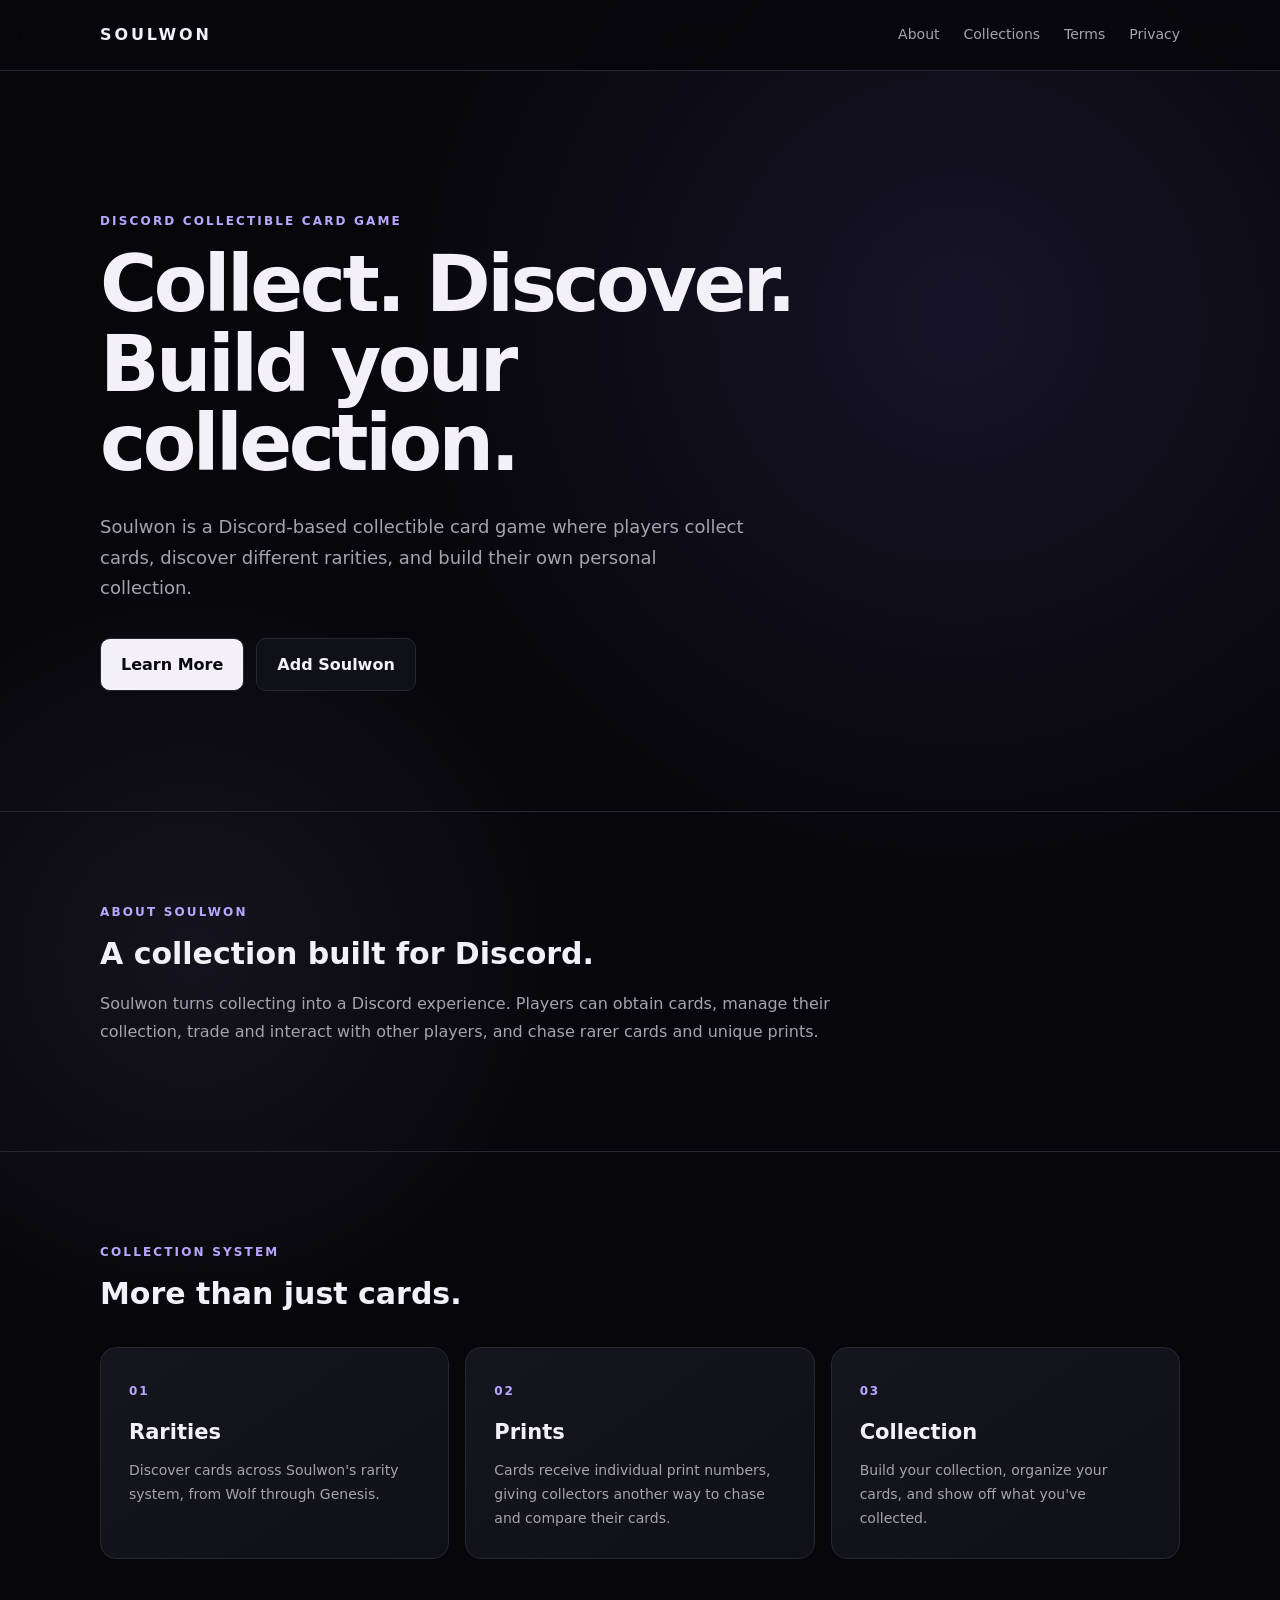
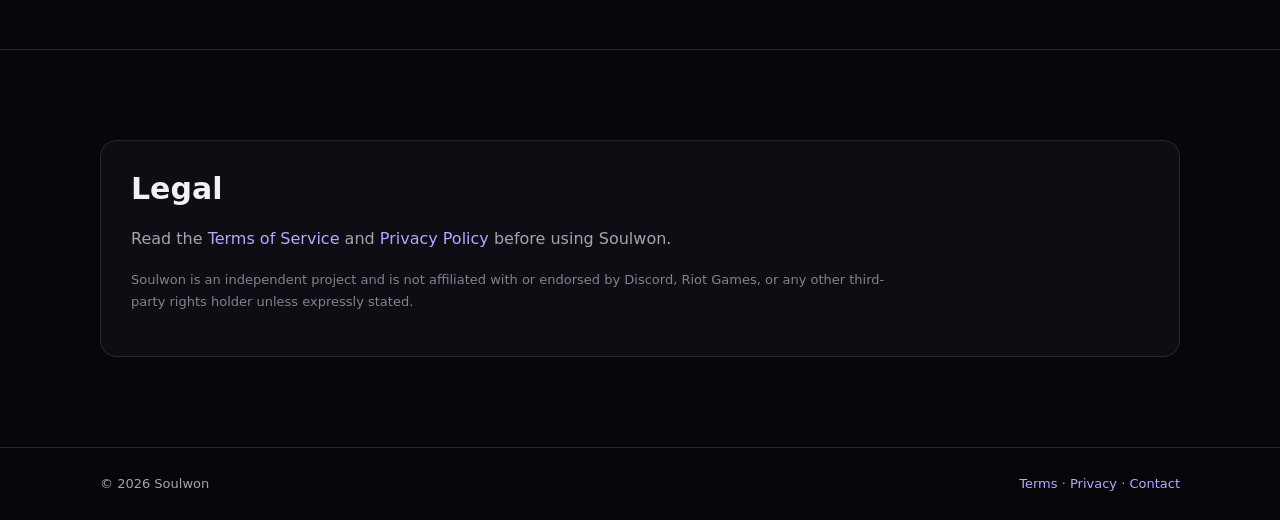
==== index.html @ 724d7e38 "Soulwon website" ====
<!doctype html>
<html lang="en">
<head>
<meta charset="utf-8"><meta name="viewport" content="width=device-width,initial-scale=1">
<meta name="description" content="Soulwon is a Discord-based collectible card game.">
<title>Soulwon — Discord Collectible Card Game</title>
<link rel="stylesheet" href="style.css">
</head>
<body>
<header class="nav"><div class="wrap navin">
<a class="logo" href="index.html">SOULWON</a>
<nav><a href="#about">About</a><a href="#collections">Collections</a><a href="terms.html">Terms</a><a href="privacy.html">Privacy</a></nav>
</div></header>
<main>
<section class="hero"><div class="wrap">
<p class="eyebrow">DISCORD COLLECTIBLE CARD GAME</p>
<h1>Collect. Discover. Build your collection.</h1>
<p class="lead">Soulwon is a Discord-based collectible card game where players collect cards, discover different rarities, and build their own personal collection.</p>
<div class="buttons"><a class="button primary" href="#about">Learn More</a><a class="button secondary" href="https://discord.com/oauth2/authorize?client_id=1534563043663675483">Add Soulwon</a></div>
</div></section>
<section id="about" class="section"><div class="wrap">
<p class="eyebrow">ABOUT SOULWON</p><h2>A collection built for Discord.</h2>
<p>Soulwon turns collecting into a Discord experience. Players can obtain cards, manage their collection, trade and interact with other players, and chase rarer cards and unique prints.</p>
</div></section>
<section id="collections" class="section"><div class="wrap">
<p class="eyebrow">COLLECTION SYSTEM</p><h2>More than just cards.</h2>
<div class="grid">
<article class="card"><span>01</span><h3>Rarities</h3><p>Discover cards across Soulwon's rarity system, from Wolf through Genesis.</p></article>
<article class="card"><span>02</span><h3>Prints</h3><p>Cards receive individual print numbers, giving collectors another way to chase and compare their cards.</p></article>
<article class="card"><span>03</span><h3>Collection</h3><p>Build your collection, organize your cards, and show off what you've collected.</p></article>
</div></div></section>
<section class="section"><div class="wrap legalbox"><h2>Legal</h2>
<p>Read the <a href="terms.html">Terms of Service</a> and <a href="privacy.html">Privacy Policy</a> before using Soulwon.</p>
<p class="small">Soulwon is an independent project and is not affiliated with or endorsed by Discord, Riot Games, or any other third-party rights holder unless expressly stated.</p>
</div></section>
</main>
<footer><div class="wrap footerin"><span>© 2026 Soulwon</span><span><a href="terms.html">Terms</a> · <a href="privacy.html">Privacy</a> · <a href="mailto:soulwonbot@gmail.com">Contact</a></span></div></footer>
</body></html>
---- style.css ----
*{box-sizing:border-box} :root{--bg:#07070b;--panel:#101017;--panel2:#15151e;--text:#f3f1f7;--muted:#a6a3af;--line:#272631;--accent:#b9a7ff} body{margin:0;background:radial-gradient(circle at 75% 15%,rgba(128,105,232,.13),transparent 28%),radial-gradient(circle at 15% 45%,rgba(185,167,255,.08),transparent 24%),var(--bg);color:var(--text);font-family:Inter,system-ui,-apple-system,"Segoe UI",sans-serif;line-height:1.7}a{color:var(--accent);text-decoration:none}.wrap{width:min(1080px,calc(100% - 40px));margin:auto}.nav{position:sticky;top:0;z-index:10;background:rgba(7,7,11,.82);backdrop-filter:blur(14px);border-bottom:1px solid var(--line)}.navin{min-height:70px;display:flex;align-items:center;justify-content:space-between}.logo{color:var(--text);font-weight:900;letter-spacing:.18em}.nav nav{display:flex;gap:24px}.nav nav a{color:var(--muted);font-size:14px}.hero{padding:140px 0 120px;min-height:620px;display:flex;align-items:center}.eyebrow{color:var(--accent);font-size:12px;font-weight:800;letter-spacing:.18em;margin:0 0 14px}h1{max-width:780px;margin:0;font-size:clamp(44px,7vw,78px);line-height:1.02;letter-spacing:-.045em}.lead{max-width:650px;margin:28px 0 0;color:var(--muted);font-size:18px}.buttons{display:flex;gap:12px;margin-top:34px;flex-wrap:wrap}.button{display:inline-block;padding:12px 20px;border:1px solid var(--line);border-radius:10px;font-weight:700}.primary{background:var(--text);color:#09090d}.secondary{background:var(--panel);color:var(--text)}.section{padding:90px 0;border-top:1px solid var(--line)}.section h2,.legalpage h2{font-size:30px;line-height:1.2;margin:0 0 18px}.section>.wrap>p:not(.eyebrow){max-width:760px;color:var(--muted)}.grid{display:grid;grid-template-columns:repeat(3,1fr);gap:16px;margin-top:35px}.card{background:linear-gradient(145deg,var(--panel2),var(--panel));border:1px solid var(--line);border-radius:16px;padding:28px}.card span{color:var(--accent);font-weight:800;font-size:12px;letter-spacing:.15em}.card h3{margin:12px 0 8px;font-size:21px}.card p{color:var(--muted);margin:0;font-size:14px}.legalbox{border:1px solid var(--line);border-radius:16px;padding:30px;background:rgba(16,16,23,.7)}.small{font-size:13px!important;color:#85818d!important}footer{border-top:1px solid var(--line);padding:25px 0;color:var(--muted);font-size:13px}.footerin{display:flex;justify-content:space-between}.legalpage{padding:80px 0 110px}.legalpage h1{font-size:clamp(42px,6vw,64px);margin-bottom:8px}.legalpage h2{margin-top:45px}.legalpage p{max-width:800px;color:var(--muted)}.muted{color:#77737f!important;font-size:14px}.notice{margin-top:55px;padding:18px 20px;border-left:3px solid var(--accent);background:rgba(185,167,255,.06);font-size:13px}@media(max-width:760px){.navin{min-height:62px}.nav nav{gap:12px}.hero{padding:95px 0 85px}.grid{grid-template-columns:1fr}.footerin{flex-direction:column;gap:10px}}
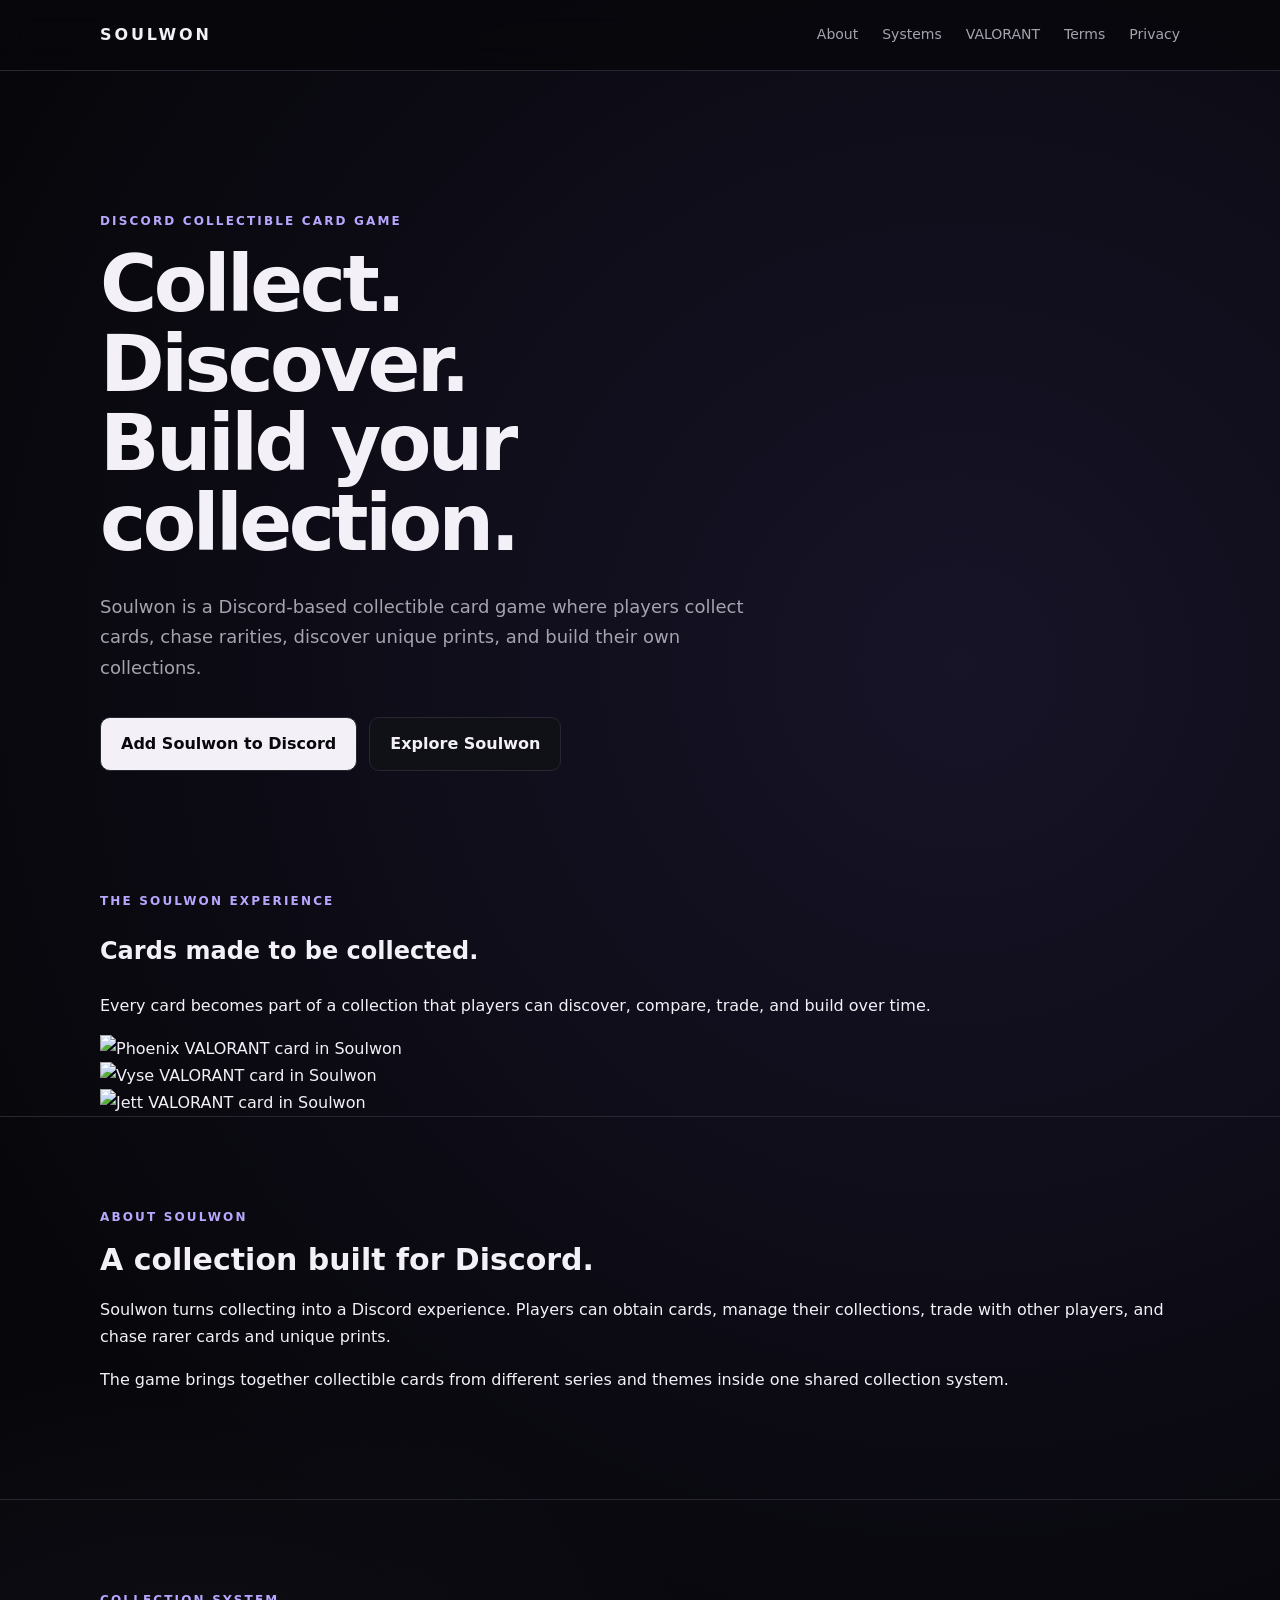
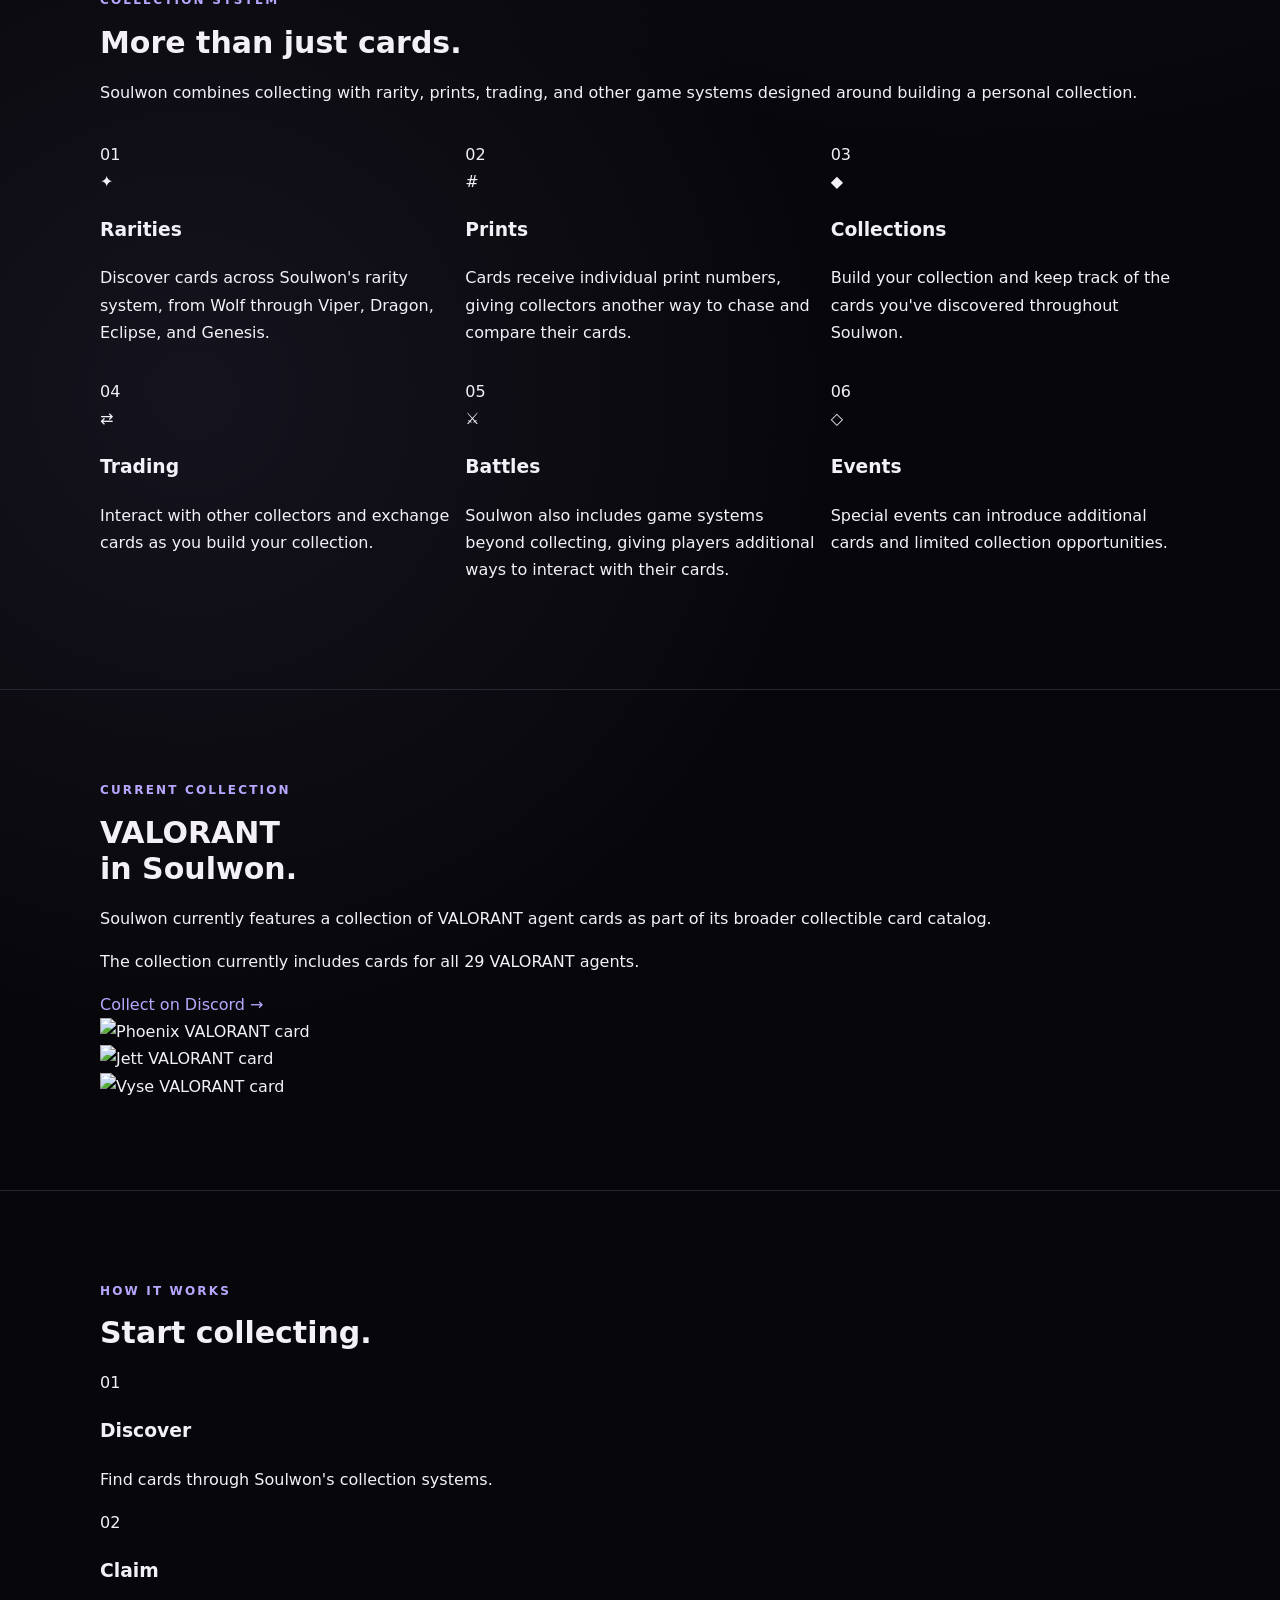
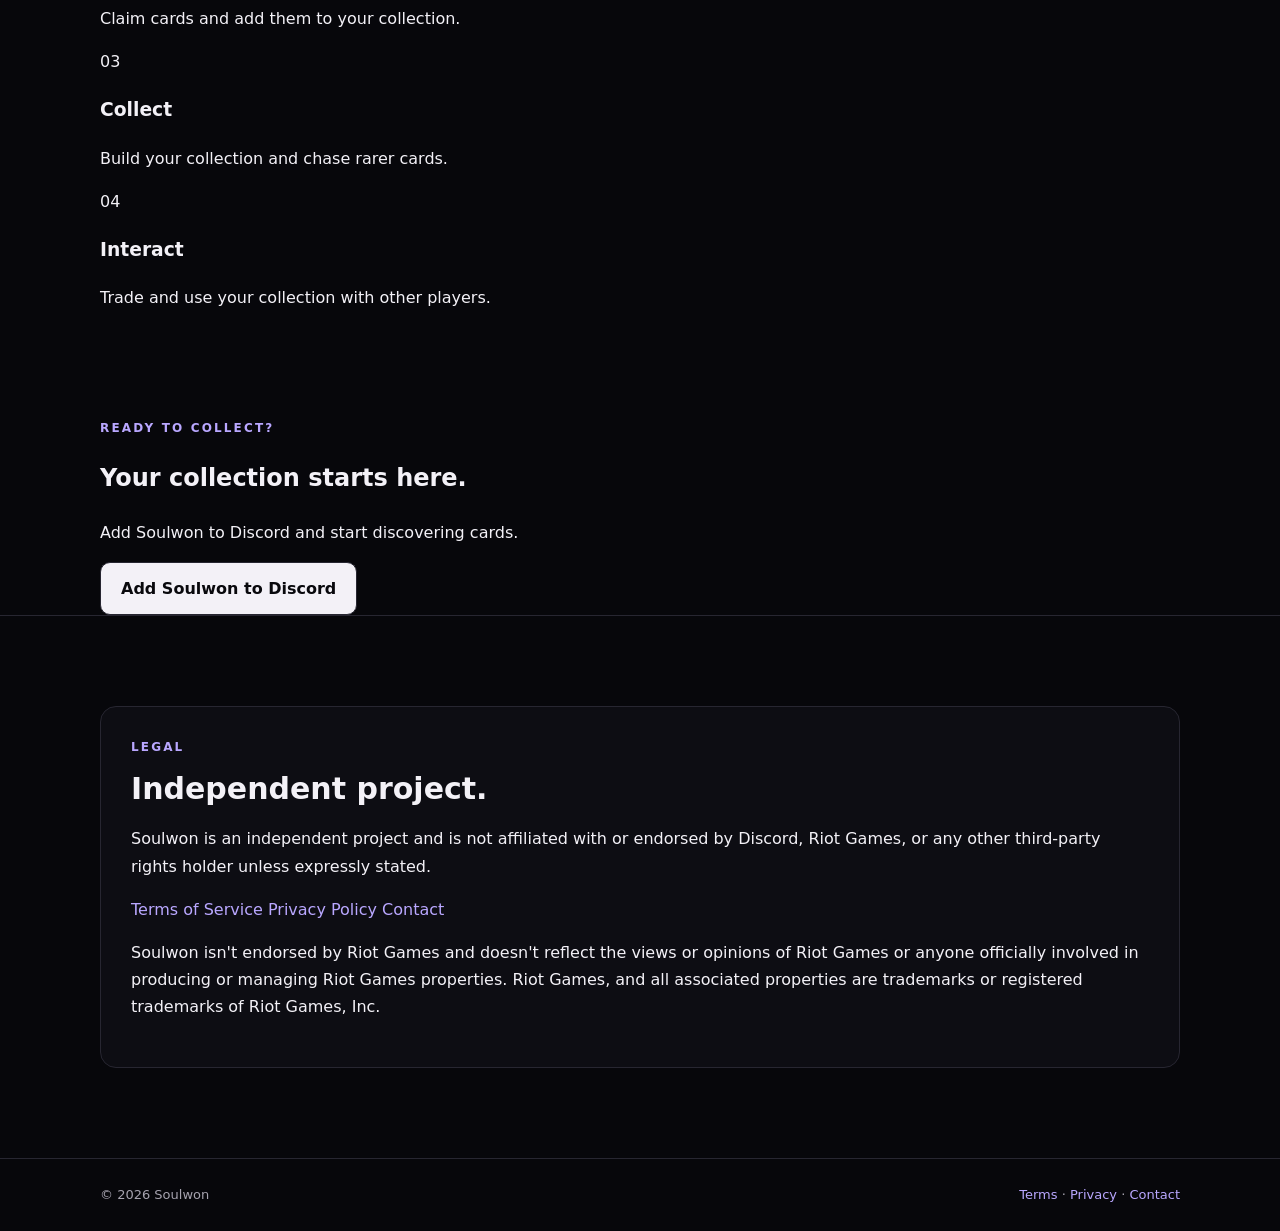
==== commit 77cc5ae5: "Enhance game description and update navigation Updated the description of the Soulwon game and modif" ====
--- a/index.html
+++ b/index.html
@@ -1,38 +1,502 @@
 <!doctype html>
 <html lang="en">
 <head>
-<meta charset="utf-8"><meta name="viewport" content="width=device-width,initial-scale=1">
-<meta name="description" content="Soulwon is a Discord-based collectible card game.">
+<meta charset="utf-8">
+<meta name="viewport" content="width=device-width,initial-scale=1">
+
+<meta name="description" content="Soulwon is a Discord-based collectible card game where players collect cards, discover rarities, chase unique prints, and build their collections.">
+
 <title>Soulwon — Discord Collectible Card Game</title>
+
 <link rel="stylesheet" href="style.css">
 </head>
+
 <body>
-<header class="nav"><div class="wrap navin">
-<a class="logo" href="index.html">SOULWON</a>
-<nav><a href="#about">About</a><a href="#collections">Collections</a><a href="terms.html">Terms</a><a href="privacy.html">Privacy</a></nav>
-</div></header>
+
+<header class="nav">
+    <div class="wrap navin">
+
+        <a class="logo" href="index.html">SOULWON</a>
+
+        <nav>
+            <a href="#about">About</a>
+            <a href="#systems">Systems</a>
+            <a href="#valorant">VALORANT</a>
+            <a href="terms.html">Terms</a>
+            <a href="privacy.html">Privacy</a>
+        </nav>
+
+    </div>
+</header>
+
+
 <main>
-<section class="hero"><div class="wrap">
-<p class="eyebrow">DISCORD COLLECTIBLE CARD GAME</p>
-<h1>Collect. Discover. Build your collection.</h1>
-<p class="lead">Soulwon is a Discord-based collectible card game where players collect cards, discover different rarities, and build their own personal collection.</p>
-<div class="buttons"><a class="button primary" href="#about">Learn More</a><a class="button secondary" href="https://discord.com/oauth2/authorize?client_id=1534563043663675483">Add Soulwon</a></div>
-</div></section>
-<section id="about" class="section"><div class="wrap">
-<p class="eyebrow">ABOUT SOULWON</p><h2>A collection built for Discord.</h2>
-<p>Soulwon turns collecting into a Discord experience. Players can obtain cards, manage their collection, trade and interact with other players, and chase rarer cards and unique prints.</p>
-</div></section>
-<section id="collections" class="section"><div class="wrap">
-<p class="eyebrow">COLLECTION SYSTEM</p><h2>More than just cards.</h2>
-<div class="grid">
-<article class="card"><span>01</span><h3>Rarities</h3><p>Discover cards across Soulwon's rarity system, from Wolf through Genesis.</p></article>
-<article class="card"><span>02</span><h3>Prints</h3><p>Cards receive individual print numbers, giving collectors another way to chase and compare their cards.</p></article>
-<article class="card"><span>03</span><h3>Collection</h3><p>Build your collection, organize your cards, and show off what you've collected.</p></article>
-</div></div></section>
-<section class="section"><div class="wrap legalbox"><h2>Legal</h2>
-<p>Read the <a href="terms.html">Terms of Service</a> and <a href="privacy.html">Privacy Policy</a> before using Soulwon.</p>
-<p class="small">Soulwon is an independent project and is not affiliated with or endorsed by Discord, Riot Games, or any other third-party rights holder unless expressly stated.</p>
-</div></section>
+
+<!-- HERO -->
+<section class="hero">
+
+    <div class="wrap hero-content">
+
+        <div class="hero-copy">
+
+            <p class="eyebrow">DISCORD COLLECTIBLE CARD GAME</p>
+
+            <h1>
+                Collect.<br>
+                Discover.<br>
+                Build your collection.
+            </h1>
+
+            <p class="lead">
+                Soulwon is a Discord-based collectible card game where
+                players collect cards, chase rarities, discover unique
+                prints, and build their own collections.
+            </p>
+
+            <div class="buttons">
+
+                <a
+                    class="button primary"
+                    href="https://discord.com/oauth2/authorize?client_id=1534563043663675483&scope=bot%20applications.commands"
+                >
+                    Add Soulwon to Discord
+                </a>
+
+                <a class="button secondary" href="#about">
+                    Explore Soulwon
+                </a>
+
+            </div>
+
+        </div>
+
+    </div>
+
+</section>
+
+
+<!-- CARD SHOWCASE -->
+<section class="showcase">
+
+    <div class="wrap">
+
+        <div class="showcase-heading">
+
+            <div>
+                <p class="eyebrow">THE SOULWON EXPERIENCE</p>
+
+                <h2>
+                    Cards made to be collected.
+                </h2>
+            </div>
+
+            <p>
+                Every card becomes part of a collection that players
+                can discover, compare, trade, and build over time.
+            </p>
+
+        </div>
+
+
+        <div class="card-showcase">
+
+            <div class="showcase-card showcase-card-left">
+                <img
+                    src="https://i.ibb.co/PvDKBnk2/cardinfo.png"
+                    alt="Phoenix VALORANT card in Soulwon"
+                >
+            </div>
+
+            <div class="showcase-card showcase-card-center">
+                <img
+                    src="https://i.ibb.co/4ZTBh7nq/cardinfob.png"
+                    alt="Vyse VALORANT card in Soulwon"
+                >
+            </div>
+
+            <div class="showcase-card showcase-card-right">
+                <img
+                    src="https://i.ibb.co/Sw3t8psN/cardinfoa.png"
+                    alt="Jett VALORANT card in Soulwon"
+                >
+            </div>
+
+        </div>
+
+    </div>
+
+</section>
+
+
+<!-- ABOUT -->
+<section id="about" class="section">
+
+    <div class="wrap about-grid">
+
+        <div>
+            <p class="eyebrow">ABOUT SOULWON</p>
+
+            <h2>
+                A collection built for Discord.
+            </h2>
+        </div>
+
+        <div class="about-copy">
+
+            <p>
+                Soulwon turns collecting into a Discord experience.
+                Players can obtain cards, manage their collections,
+                trade with other players, and chase rarer cards and
+                unique prints.
+            </p>
+
+            <p>
+                The game brings together collectible cards from
+                different series and themes inside one shared
+                collection system.
+            </p>
+
+        </div>
+
+    </div>
+
+</section>
+
+
+<!-- SYSTEMS -->
+<section id="systems" class="section systems-section">
+
+    <div class="wrap">
+
+        <div class="section-heading">
+
+            <p class="eyebrow">COLLECTION SYSTEM</p>
+
+            <h2>
+                More than just cards.
+            </h2>
+
+            <p>
+                Soulwon combines collecting with rarity, prints,
+                trading, and other game systems designed around
+                building a personal collection.
+            </p>
+
+        </div>
+
+
+        <div class="grid">
+
+            <article class="feature-card">
+
+                <span class="feature-number">01</span>
+
+                <div class="feature-icon">✦</div>
+
+                <h3>Rarities</h3>
+
+                <p>
+                    Discover cards across Soulwon's rarity system,
+                    from Wolf through Viper, Dragon, Eclipse, and
+                    Genesis.
+                </p>
+
+            </article>
+
+
+            <article class="feature-card">
+
+                <span class="feature-number">02</span>
+
+                <div class="feature-icon">#</div>
+
+                <h3>Prints</h3>
+
+                <p>
+                    Cards receive individual print numbers, giving
+                    collectors another way to chase and compare
+                    their cards.
+                </p>
+
+            </article>
+
+
+            <article class="feature-card">
+
+                <span class="feature-number">03</span>
+
+                <div class="feature-icon">◆</div>
+
+                <h3>Collections</h3>
+
+                <p>
+                    Build your collection and keep track of the
+                    cards you've discovered throughout Soulwon.
+                </p>
+
+            </article>
+
+
+            <article class="feature-card">
+
+                <span class="feature-number">04</span>
+
+                <div class="feature-icon">⇄</div>
+
+                <h3>Trading</h3>
+
+                <p>
+                    Interact with other collectors and exchange
+                    cards as you build your collection.
+                </p>
+
+            </article>
+
+
+            <article class="feature-card">
+
+                <span class="feature-number">05</span>
+
+                <div class="feature-icon">⚔</div>
+
+                <h3>Battles</h3>
+
+                <p>
+                    Soulwon also includes game systems beyond
+                    collecting, giving players additional ways
+                    to interact with their cards.
+                </p>
+
+            </article>
+
+
+            <article class="feature-card">
+
+                <span class="feature-number">06</span>
+
+                <div class="feature-icon">◇</div>
+
+                <h3>Events</h3>
+
+                <p>
+                    Special events can introduce additional cards
+                    and limited collection opportunities.
+                </p>
+
+            </article>
+
+        </div>
+
+    </div>
+
+</section>
+
+
+<!-- VALORANT -->
+<section id="valorant" class="section valorant-section">
+
+    <div class="wrap">
+
+        <div class="valorant-layout">
+
+            <div class="valorant-copy">
+
+                <p class="eyebrow">CURRENT COLLECTION</p>
+
+                <h2>
+                    VALORANT<br>
+                    in Soulwon.
+                </h2>
+
+                <p>
+                    Soulwon currently features a collection of
+                    VALORANT agent cards as part of its broader
+                    collectible card catalog.
+                </p>
+
+                <p>
+                    The collection currently includes cards for
+                    all 29 VALORANT agents.
+                </p>
+
+                <a class="text-link" href="https://discord.com/oauth2/authorize?client_id=1534563043663675483&scope=bot%20applications.commands">
+                    Collect on Discord <span>→</span>
+                </a>
+
+            </div>
+
+
+            <div class="valorant-cards">
+
+                <div class="mini-card mini-card-one">
+                    <img
+                        src="https://i.ibb.co/PvDKBnk2/cardinfo.png"
+                        alt="Phoenix VALORANT card"
+                    >
+                </div>
+
+                <div class="mini-card mini-card-two">
+                    <img
+                        src="https://i.ibb.co/Sw3t8psN/cardinfoa.png"
+                        alt="Jett VALORANT card"
+                    >
+                </div>
+
+                <div class="mini-card mini-card-three">
+                    <img
+                        src="https://i.ibb.co/4ZTBh7nq/cardinfob.png"
+                        alt="Vyse VALORANT card"
+                    >
+                </div>
+
+            </div>
+
+        </div>
+
+    </div>
+
+</section>
+
+
+<!-- HOW IT WORKS -->
+<section class="section flow-section">
+
+    <div class="wrap">
+
+        <div class="section-heading">
+
+            <p class="eyebrow">HOW IT WORKS</p>
+
+            <h2>
+                Start collecting.
+            </h2>
+
+        </div>
+
+
+        <div class="flow">
+
+            <div class="flow-item">
+                <span>01</span>
+                <h3>Discover</h3>
+                <p>Find cards through Soulwon's collection systems.</p>
+            </div>
+
+            <div class="flow-line"></div>
+
+            <div class="flow-item">
+                <span>02</span>
+                <h3>Claim</h3>
+                <p>Claim cards and add them to your collection.</p>
+            </div>
+
+            <div class="flow-line"></div>
+
+            <div class="flow-item">
+                <span>03</span>
+                <h3>Collect</h3>
+                <p>Build your collection and chase rarer cards.</p>
+            </div>
+
+            <div class="flow-line"></div>
+
+            <div class="flow-item">
+                <span>04</span>
+                <h3>Interact</h3>
+                <p>Trade and use your collection with other players.</p>
+            </div>
+
+        </div>
+
+    </div>
+
+</section>
+
+
+<!-- CTA -->
+<section class="cta">
+
+    <div class="wrap cta-box">
+
+        <p class="eyebrow">READY TO COLLECT?</p>
+
+        <h2>
+            Your collection starts here.
+        </h2>
+
+        <p>
+            Add Soulwon to Discord and start discovering cards.
+        </p>
+
+        <a
+            class="button primary"
+            href="https://discord.com/oauth2/authorize?client_id=1534563043663675483&scope=bot%20applications.commands"
+        >
+            Add Soulwon to Discord
+        </a>
+
+    </div>
+
+</section>
+
+
+<!-- LEGAL -->
+<section class="section legal-section">
+
+    <div class="wrap">
+
+        <div class="legalbox">
+
+            <p class="eyebrow">LEGAL</p>
+
+            <h2>Independent project.</h2>
+
+            <p>
+                Soulwon is an independent project and is not affiliated
+                with or endorsed by Discord, Riot Games, or any other
+                third-party rights holder unless expressly stated.
+            </p>
+
+            <div class="legal-links">
+                <a href="terms.html">Terms of Service</a>
+                <a href="privacy.html">Privacy Policy</a>
+                <a href="mailto:soulwonbot@gmail.com">Contact</a>
+            </div>
+
+            <p class="riot-notice">
+                Soulwon isn't endorsed by Riot Games and doesn't reflect
+                the views or opinions of Riot Games or anyone officially
+                involved in producing or managing Riot Games properties.
+                Riot Games, and all associated properties are trademarks
+                or registered trademarks of Riot Games, Inc.
+            </p>
+
+        </div>
+
+    </div>
+
+</section>
+
 </main>
-<footer><div class="wrap footerin"><span>© 2026 Soulwon</span><span><a href="terms.html">Terms</a> · <a href="privacy.html">Privacy</a> · <a href="mailto:soulwonbot@gmail.com">Contact</a></span></div></footer>
-</body></html>+
+
+<footer>
+
+    <div class="wrap footerin">
+
+        <span>© 2026 Soulwon</span>
+
+        <span>
+            <a href="terms.html">Terms</a>
+            <span class="footer-dot">·</span>
+            <a href="privacy.html">Privacy</a>
+            <span class="footer-dot">·</span>
+            <a href="mailto:soulwonbot@gmail.com">Contact</a>
+        </span>
+
+    </div>
+
+</footer>
+
+</body>
+</html>
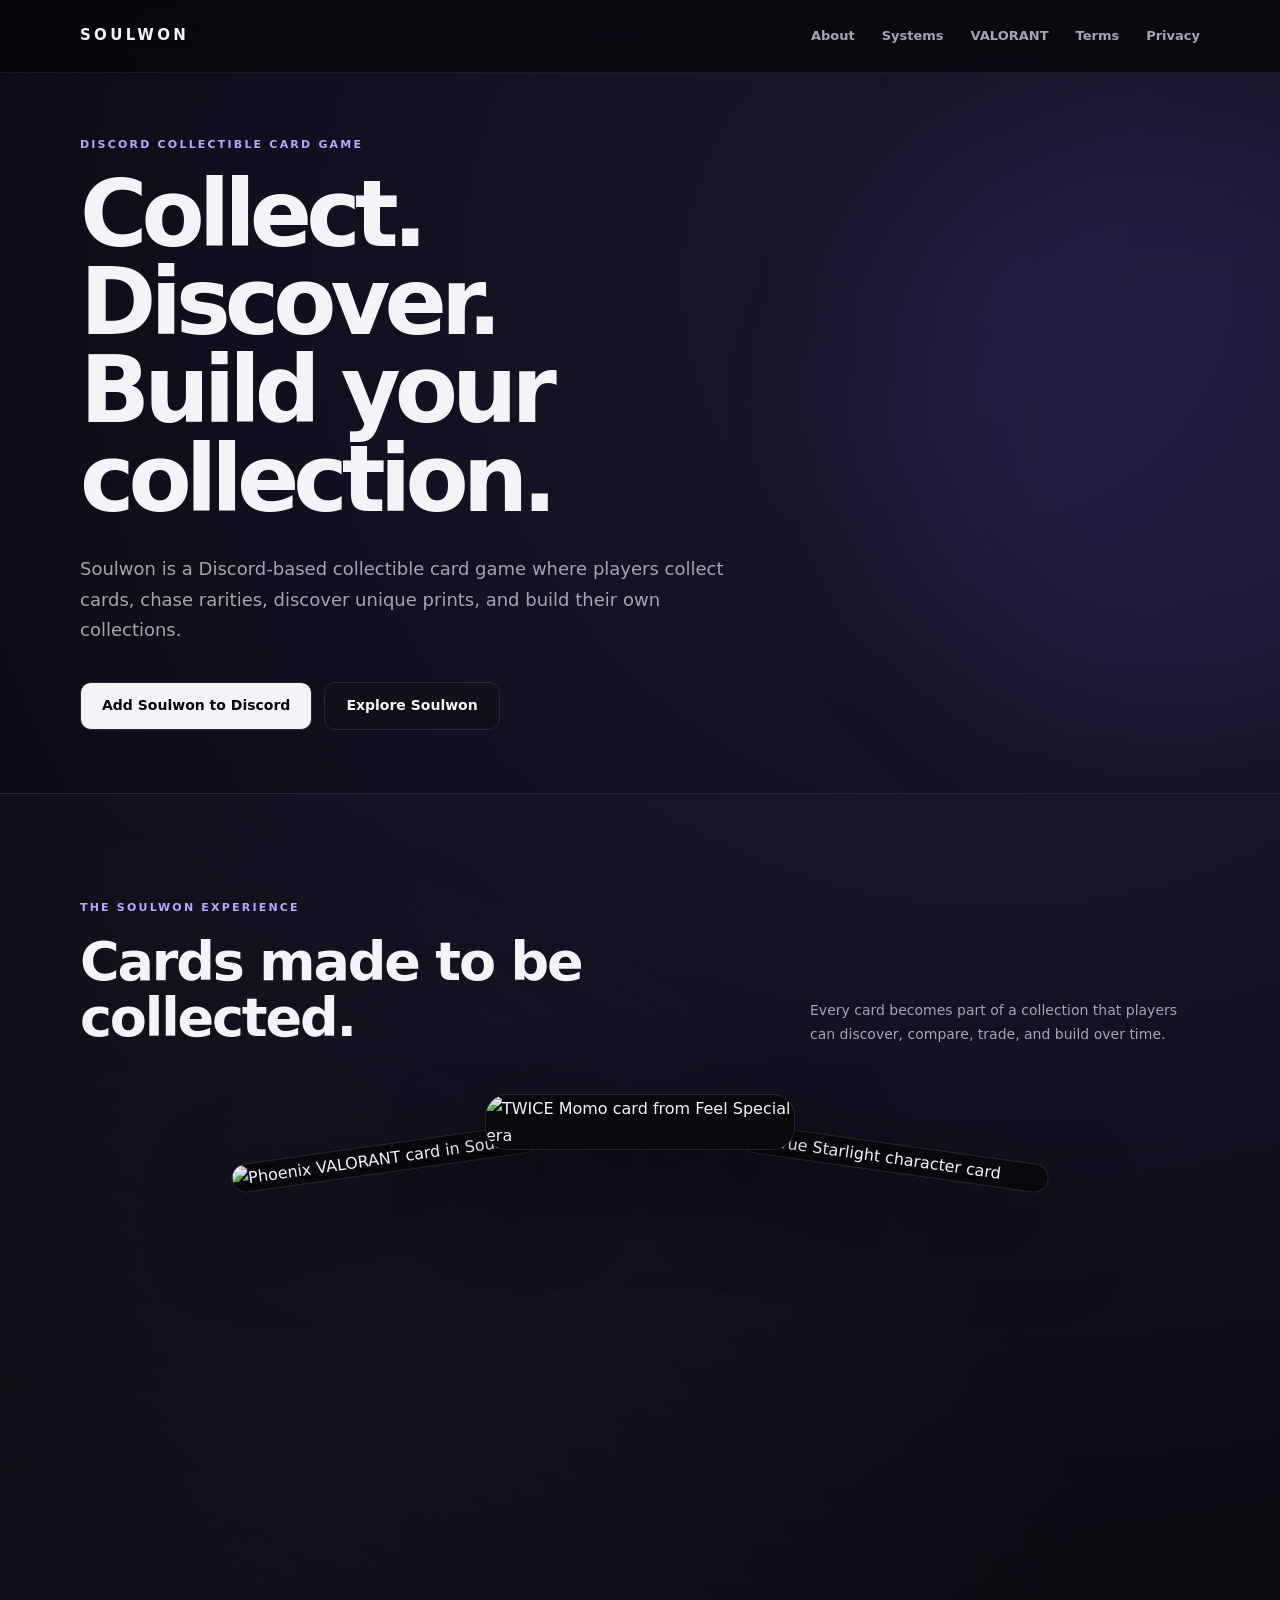
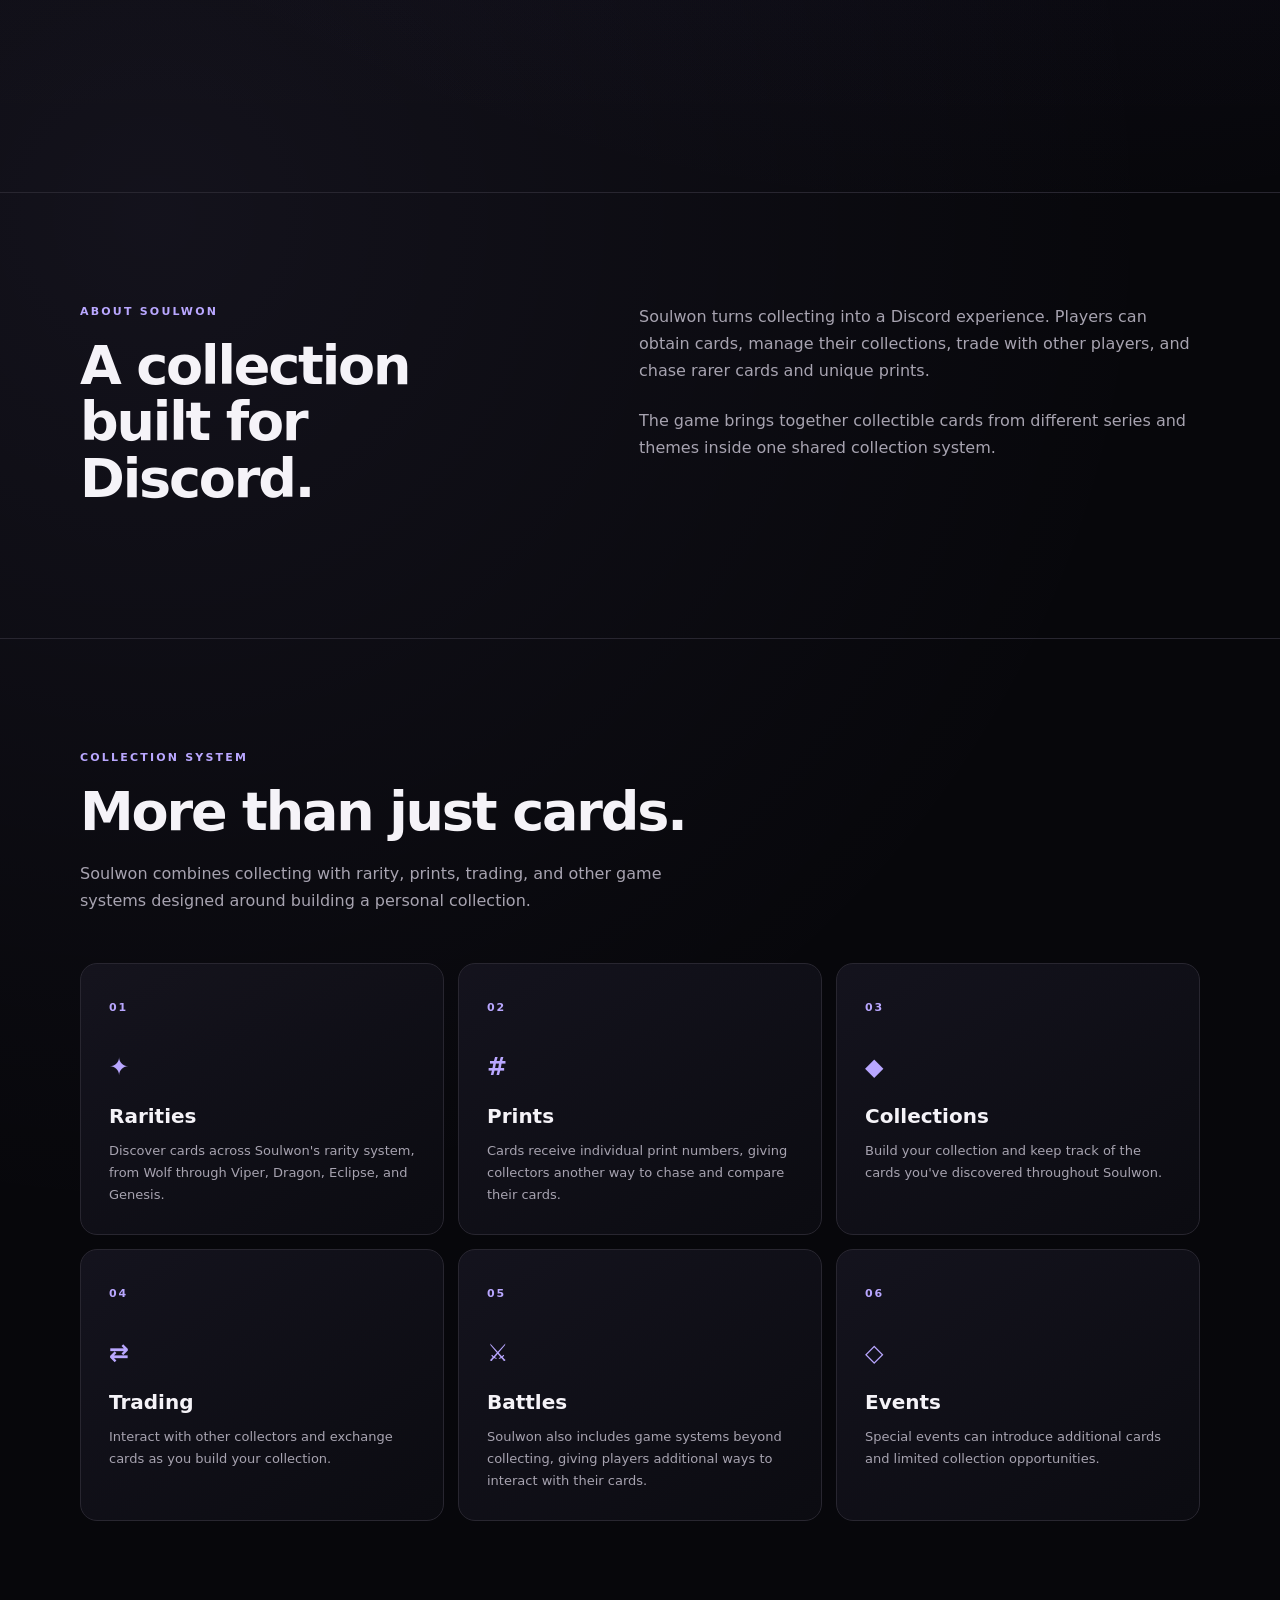
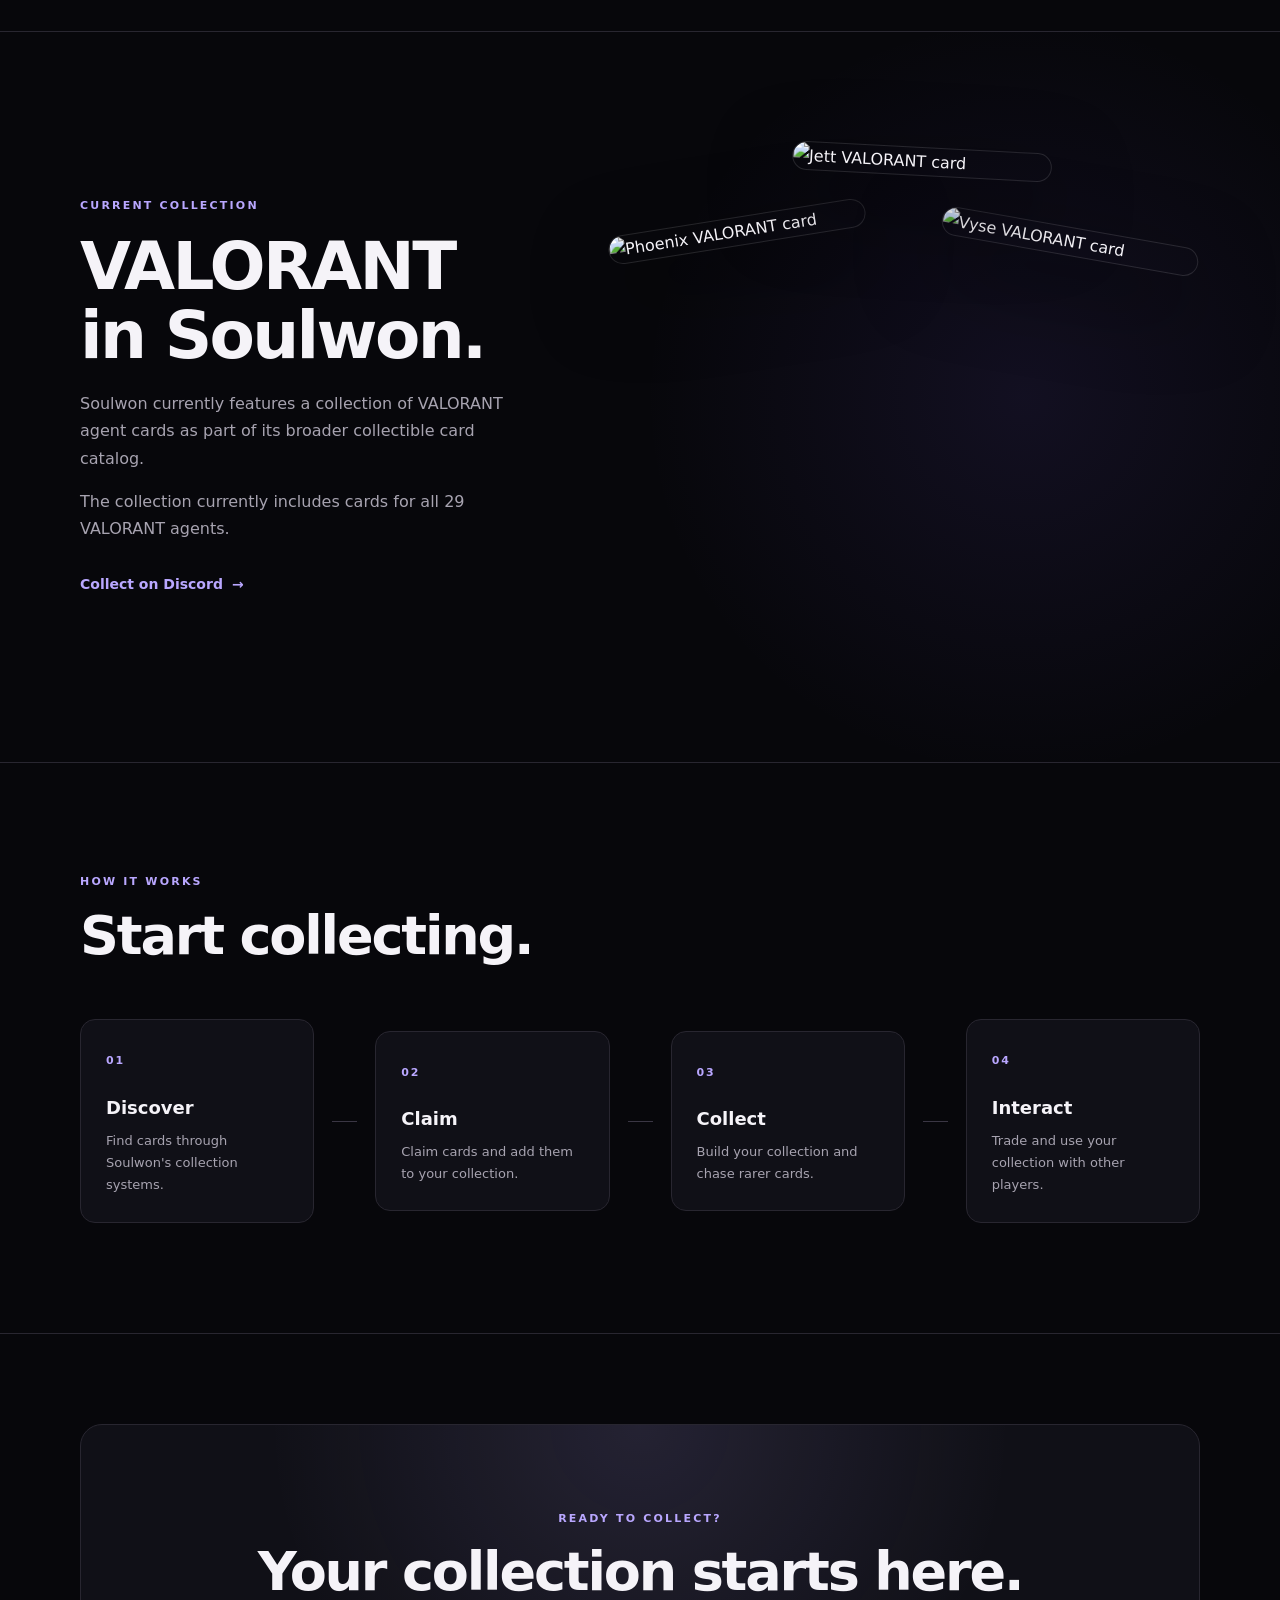
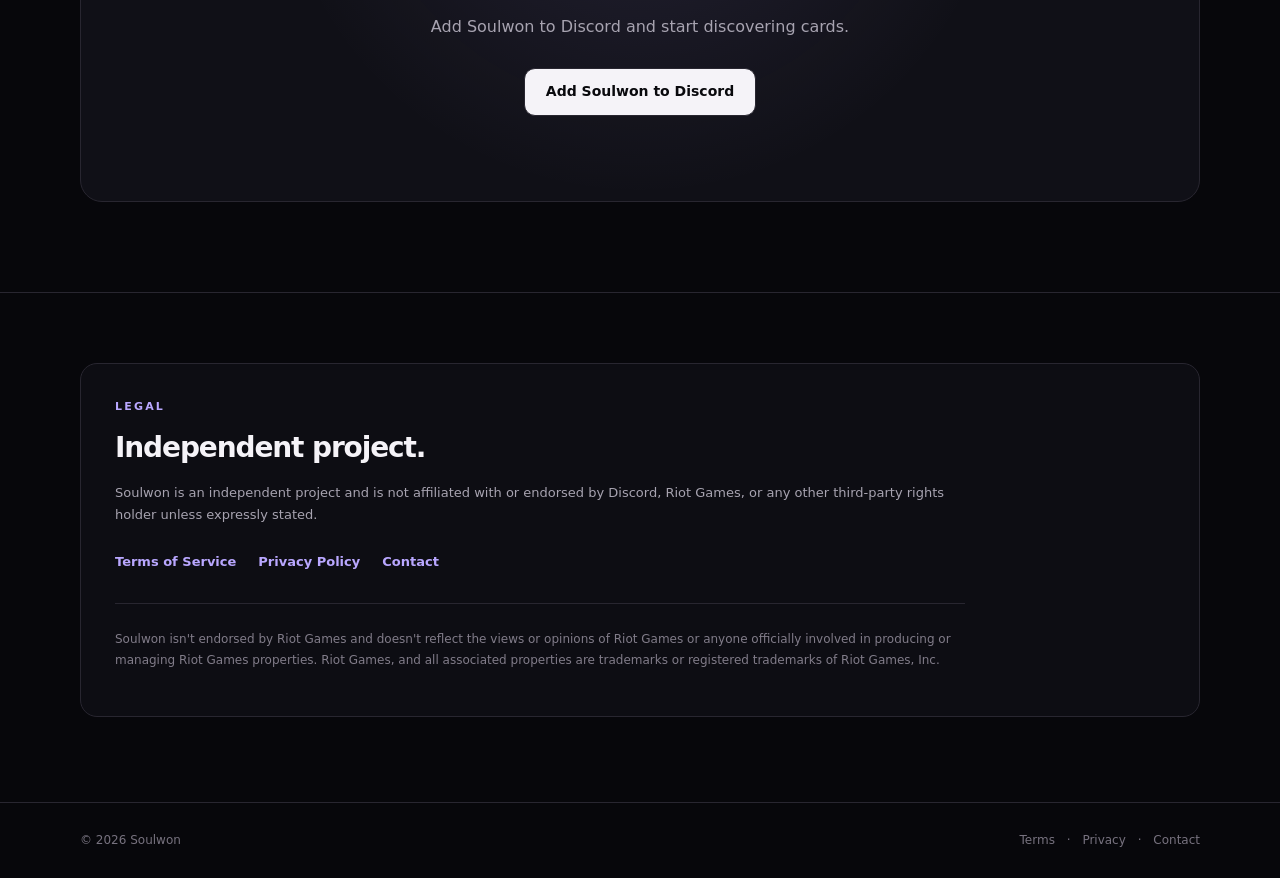
==== commit fbed9784: "Update image sources and alt texts in index.html" ====
--- a/index.html
+++ b/index.html
@@ -109,15 +109,15 @@
 
             <div class="showcase-card showcase-card-center">
                 <img
-                    src="https://i.ibb.co/4ZTBh7nq/cardinfob.png"
-                    alt="Vyse VALORANT card in Soulwon"
+                    src="https://i.ibb.co/zTc5Jq9n/cardinfoaan.png"
+                    alt="TWICE Momo card from Feel Special era"
                 >
             </div>
 
             <div class="showcase-card showcase-card-right">
                 <img
-                    src="https://i.ibb.co/Sw3t8psN/cardinfoa.png"
-                    alt="Jett VALORANT card in Soulwon"
+                    src="https://i.ibb.co/TxvjzgxH/cardinfoan.png"
+                    alt="Revue Starlight character card"
                 >
             </div>
 
--- a/style.css
+++ b/style.css
@@ -1 +1,1033 @@
-*{box-sizing:border-box} :root{--bg:#07070b;--panel:#101017;--panel2:#15151e;--text:#f3f1f7;--muted:#a6a3af;--line:#272631;--accent:#b9a7ff} body{margin:0;background:radial-gradient(circle at 75% 15%,rgba(128,105,232,.13),transparent 28%),radial-gradient(circle at 15% 45%,rgba(185,167,255,.08),transparent 24%),var(--bg);color:var(--text);font-family:Inter,system-ui,-apple-system,"Segoe UI",sans-serif;line-height:1.7}a{color:var(--accent);text-decoration:none}.wrap{width:min(1080px,calc(100% - 40px));margin:auto}.nav{position:sticky;top:0;z-index:10;background:rgba(7,7,11,.82);backdrop-filter:blur(14px);border-bottom:1px solid var(--line)}.navin{min-height:70px;display:flex;align-items:center;justify-content:space-between}.logo{color:var(--text);font-weight:900;letter-spacing:.18em}.nav nav{display:flex;gap:24px}.nav nav a{color:var(--muted);font-size:14px}.hero{padding:140px 0 120px;min-height:620px;display:flex;align-items:center}.eyebrow{color:var(--accent);font-size:12px;font-weight:800;letter-spacing:.18em;margin:0 0 14px}h1{max-width:780px;margin:0;font-size:clamp(44px,7vw,78px);line-height:1.02;letter-spacing:-.045em}.lead{max-width:650px;margin:28px 0 0;color:var(--muted);font-size:18px}.buttons{display:flex;gap:12px;margin-top:34px;flex-wrap:wrap}.button{display:inline-block;padding:12px 20px;border:1px solid var(--line);border-radius:10px;font-weight:700}.primary{background:var(--text);color:#09090d}.secondary{background:var(--panel);color:var(--text)}.section{padding:90px 0;border-top:1px solid var(--line)}.section h2,.legalpage h2{font-size:30px;line-height:1.2;margin:0 0 18px}.section>.wrap>p:not(.eyebrow){max-width:760px;color:var(--muted)}.grid{display:grid;grid-template-columns:repeat(3,1fr);gap:16px;margin-top:35px}.card{background:linear-gradient(145deg,var(--panel2),var(--panel));border:1px solid var(--line);border-radius:16px;padding:28px}.card span{color:var(--accent);font-weight:800;font-size:12px;letter-spacing:.15em}.card h3{margin:12px 0 8px;font-size:21px}.card p{color:var(--muted);margin:0;font-size:14px}.legalbox{border:1px solid var(--line);border-radius:16px;padding:30px;background:rgba(16,16,23,.7)}.small{font-size:13px!important;color:#85818d!important}footer{border-top:1px solid var(--line);padding:25px 0;color:var(--muted);font-size:13px}.footerin{display:flex;justify-content:space-between}.legalpage{padding:80px 0 110px}.legalpage h1{font-size:clamp(42px,6vw,64px);margin-bottom:8px}.legalpage h2{margin-top:45px}.legalpage p{max-width:800px;color:var(--muted)}.muted{color:#77737f!important;font-size:14px}.notice{margin-top:55px;padding:18px 20px;border-left:3px solid var(--accent);background:rgba(185,167,255,.06);font-size:13px}@media(max-width:760px){.navin{min-height:62px}.nav nav{gap:12px}.hero{padding:95px 0 85px}.grid{grid-template-columns:1fr}.footerin{flex-direction:column;gap:10px}}+* {
+    box-sizing: border-box;
+}
+
+:root {
+    --bg: #07070b;
+    --bg-soft: #0b0a10;
+    --panel: #101017;
+    --panel-2: #15141e;
+    --text: #f5f3f8;
+    --muted: #a7a3b0;
+    --muted-2: #77727f;
+    --line: #282630;
+    --accent: #b9a7ff;
+    --accent-soft: rgba(185, 167, 255, .10);
+}
+
+html {
+    scroll-behavior: smooth;
+}
+
+body {
+    margin: 0;
+    background:
+        radial-gradient(
+            circle at 78% 5%,
+            rgba(128, 105, 232, .16),
+            transparent 28%
+        ),
+        radial-gradient(
+            circle at 12% 32%,
+            rgba(185, 167, 255, .07),
+            transparent 25%
+        ),
+        var(--bg);
+
+    color: var(--text);
+
+    font-family:
+        Inter,
+        system-ui,
+        -apple-system,
+        BlinkMacSystemFont,
+        "Segoe UI",
+        sans-serif;
+
+    line-height: 1.7;
+}
+
+body::selection {
+    background: var(--accent);
+    color: #08070c;
+}
+
+a {
+    color: var(--accent);
+    text-decoration: none;
+}
+
+img {
+    max-width: 100%;
+    display: block;
+}
+
+.wrap {
+    width: min(1120px, calc(100% - 44px));
+    margin: 0 auto;
+}
+
+
+/* NAVIGATION */
+
+.nav {
+    position: sticky;
+    top: 0;
+    z-index: 50;
+
+    background: rgba(7, 7, 11, .78);
+
+    backdrop-filter: blur(18px);
+    -webkit-backdrop-filter: blur(18px);
+
+    border-bottom: 1px solid rgba(255,255,255,.07);
+}
+
+.navin {
+    min-height: 72px;
+
+    display: flex;
+    align-items: center;
+    justify-content: space-between;
+}
+
+.logo {
+    color: var(--text);
+
+    font-weight: 900;
+    font-size: 15px;
+
+    letter-spacing: .22em;
+}
+
+.nav nav {
+    display: flex;
+    align-items: center;
+    gap: 27px;
+}
+
+.nav nav a {
+    color: var(--muted);
+
+    font-size: 13px;
+    font-weight: 600;
+
+    transition:
+        color .2s ease,
+        opacity .2s ease;
+}
+
+.nav nav a:hover {
+    color: var(--text);
+}
+
+
+/* GENERAL */
+
+.eyebrow {
+    margin: 0 0 16px;
+
+    color: var(--accent);
+
+    font-size: 11px;
+    font-weight: 850;
+
+    letter-spacing: .20em;
+}
+
+h1,
+h2,
+h3,
+p {
+    margin-top: 0;
+}
+
+h2 {
+    margin-bottom: 20px;
+
+    font-size: clamp(34px, 5vw, 54px);
+    line-height: 1.05;
+
+    letter-spacing: -.04em;
+}
+
+.section {
+    padding: 110px 0;
+
+    border-top: 1px solid var(--line);
+}
+
+
+/* BUTTONS */
+
+.buttons {
+    display: flex;
+    flex-wrap: wrap;
+
+    gap: 12px;
+
+    margin-top: 36px;
+}
+
+.button {
+    display: inline-flex;
+    align-items: center;
+    justify-content: center;
+
+    min-height: 48px;
+
+    padding: 0 21px;
+
+    border-radius: 11px;
+
+    border: 1px solid var(--line);
+
+    font-size: 14px;
+    font-weight: 750;
+
+    transition:
+        transform .2s ease,
+        border-color .2s ease,
+        background .2s ease;
+}
+
+.button:hover {
+    transform: translateY(-2px);
+}
+
+.primary {
+    background: var(--text);
+    color: #09090d;
+}
+
+.primary:hover {
+    background: #ffffff;
+}
+
+.secondary {
+    background: rgba(16,16,23,.75);
+    color: var(--text);
+}
+
+.secondary:hover {
+    border-color: #464150;
+}
+
+
+/* HERO */
+
+.hero {
+    min-height: 720px;
+
+    display: flex;
+    align-items: center;
+
+    position: relative;
+    overflow: hidden;
+}
+
+.hero::before {
+    content: "";
+
+    position: absolute;
+
+    width: 620px;
+    height: 620px;
+
+    right: -220px;
+    top: 40px;
+
+    border-radius: 50%;
+
+    background: rgba(120, 91, 230, .12);
+
+    filter: blur(80px);
+
+    pointer-events: none;
+}
+
+.hero-content {
+    position: relative;
+    z-index: 1;
+}
+
+.hero-copy {
+    max-width: 820px;
+}
+
+.hero h1 {
+    margin: 0;
+
+    max-width: 850px;
+
+    font-size: clamp(52px, 8vw, 92px);
+
+    line-height: .96;
+
+    letter-spacing: -.065em;
+}
+
+.hero .lead {
+    max-width: 680px;
+
+    margin: 30px 0 0;
+
+    color: var(--muted);
+
+    font-size: 18px;
+}
+
+
+/* SHOWCASE */
+
+.showcase {
+    padding: 105px 0 120px;
+
+    overflow: hidden;
+
+    border-top: 1px solid var(--line);
+
+    background:
+        linear-gradient(
+            180deg,
+            rgba(185,167,255,.025),
+            transparent
+        );
+}
+
+.showcase-heading {
+    display: flex;
+
+    justify-content: space-between;
+    align-items: flex-end;
+
+    gap: 50px;
+}
+
+.showcase-heading h2 {
+    margin-bottom: 0;
+}
+
+.showcase-heading > p {
+    max-width: 390px;
+
+    margin: 0;
+
+    color: var(--muted);
+
+    font-size: 14px;
+}
+
+
+/* CARD SHOWCASE */
+
+.card-showcase {
+    height: 570px;
+
+    margin-top: 55px;
+
+    position: relative;
+
+    display: flex;
+    justify-content: center;
+    align-items: flex-start;
+}
+
+.showcase-card {
+    position: absolute;
+
+    width: 310px;
+
+    border-radius: 22px;
+
+    overflow: hidden;
+
+    box-shadow:
+        0 35px 90px rgba(0,0,0,.55);
+
+    border: 1px solid rgba(255,255,255,.12);
+
+    background: #09090d;
+
+    transition:
+        transform .35s ease,
+        z-index .35s ease;
+}
+
+.showcase-card img {
+    width: 100%;
+    height: auto;
+}
+
+.showcase-card-left {
+    transform:
+        translateX(-255px)
+        rotate(-8deg);
+
+    top: 42px;
+
+    z-index: 1;
+}
+
+.showcase-card-center {
+    transform:
+        translateY(-8px);
+
+    z-index: 3;
+}
+
+.showcase-card-right {
+    transform:
+        translateX(255px)
+        rotate(8deg);
+
+    top: 42px;
+
+    z-index: 1;
+}
+
+.card-showcase:hover .showcase-card-left {
+    transform:
+        translateX(-285px)
+        rotate(-10deg);
+}
+
+.card-showcase:hover .showcase-card-right {
+    transform:
+        translateX(285px)
+        rotate(10deg);
+}
+
+
+/* ABOUT */
+
+.about-grid {
+    display: grid;
+
+    grid-template-columns: .9fr 1.1fr;
+
+    gap: 100px;
+
+    align-items: start;
+}
+
+.about-copy {
+    max-width: 650px;
+
+    color: var(--muted);
+
+    font-size: 16px;
+}
+
+.about-copy p + p {
+    margin-top: 22px;
+}
+
+
+/* SECTION HEADING */
+
+.section-heading {
+    max-width: 700px;
+}
+
+.section-heading > p:last-child {
+    color: var(--muted);
+
+    max-width: 650px;
+
+    margin-top: 0;
+}
+
+
+/* FEATURE GRID */
+
+.grid {
+    display: grid;
+
+    grid-template-columns: repeat(3, 1fr);
+
+    gap: 14px;
+
+    margin-top: 48px;
+}
+
+.feature-card {
+    position: relative;
+
+    min-height: 235px;
+
+    padding: 28px;
+
+    border: 1px solid var(--line);
+
+    border-radius: 17px;
+
+    background:
+        linear-gradient(
+            145deg,
+            rgba(21,20,30,.95),
+            rgba(12,12,17,.95)
+        );
+
+    transition:
+        transform .25s ease,
+        border-color .25s ease;
+}
+
+.feature-card:hover {
+    transform: translateY(-4px);
+
+    border-color: #3a3645;
+}
+
+.feature-number {
+    color: var(--accent);
+
+    font-size: 11px;
+    font-weight: 850;
+
+    letter-spacing: .16em;
+}
+
+.feature-icon {
+    margin-top: 28px;
+
+    color: var(--accent);
+
+    font-size: 24px;
+    font-weight: 700;
+}
+
+.feature-card h3 {
+    margin: 11px 0 7px;
+
+    font-size: 20px;
+}
+
+.feature-card p {
+    margin: 0;
+
+    color: var(--muted);
+
+    font-size: 13px;
+}
+
+
+/* VALORANT */
+
+.valorant-section {
+    background:
+        radial-gradient(
+            circle at 80% 50%,
+            rgba(120,91,230,.10),
+            transparent 35%
+        );
+}
+
+.valorant-layout {
+    display: grid;
+
+    grid-template-columns: .85fr 1.15fr;
+
+    gap: 80px;
+
+    align-items: center;
+}
+
+.valorant-copy h2 {
+    font-size: clamp(42px, 6vw, 66px);
+}
+
+.valorant-copy > p:not(.eyebrow) {
+    max-width: 530px;
+
+    color: var(--muted);
+}
+
+.text-link {
+    display: inline-flex;
+
+    align-items: center;
+    gap: 9px;
+
+    margin-top: 15px;
+
+    font-size: 14px;
+    font-weight: 750;
+}
+
+.text-link span {
+    transition: transform .2s ease;
+}
+
+.text-link:hover span {
+    transform: translateX(4px);
+}
+
+
+/* VALORANT CARD DISPLAY */
+
+.valorant-cards {
+    min-height: 510px;
+
+    position: relative;
+}
+
+.mini-card {
+    position: absolute;
+
+    width: 260px;
+
+    border-radius: 19px;
+
+    overflow: hidden;
+
+    border: 1px solid rgba(255,255,255,.12);
+
+    box-shadow:
+        0 30px 80px rgba(0,0,0,.55);
+}
+
+.mini-card img {
+    width: 100%;
+}
+
+.mini-card-one {
+    left: 5px;
+    top: 75px;
+
+    transform: rotate(-9deg);
+
+    z-index: 1;
+}
+
+.mini-card-two {
+    left: 190px;
+    top: 5px;
+
+    transform: rotate(3deg);
+
+    z-index: 3;
+}
+
+.mini-card-three {
+    right: 0;
+    top: 85px;
+
+    transform: rotate(10deg);
+
+    z-index: 2;
+}
+
+
+/* FLOW */
+
+.flow {
+    display: grid;
+
+    grid-template-columns: 1fr auto 1fr auto 1fr auto 1fr;
+
+    align-items: center;
+
+    gap: 18px;
+
+    margin-top: 55px;
+}
+
+.flow-item {
+    min-height: 175px;
+
+    padding: 25px;
+
+    border: 1px solid var(--line);
+
+    border-radius: 15px;
+
+    background: var(--panel);
+}
+
+.flow-item > span {
+    color: var(--accent);
+
+    font-size: 11px;
+    font-weight: 850;
+
+    letter-spacing: .16em;
+}
+
+.flow-item h3 {
+    margin: 20px 0 7px;
+
+    font-size: 18px;
+}
+
+.flow-item p {
+    margin: 0;
+
+    color: var(--muted);
+
+    font-size: 13px;
+}
+
+.flow-line {
+    width: 25px;
+
+    height: 1px;
+
+    background: #3a3644;
+}
+
+
+/* CTA */
+
+.cta {
+    padding: 90px 0;
+
+    border-top: 1px solid var(--line);
+}
+
+.cta-box {
+    position: relative;
+
+    overflow: hidden;
+
+    text-align: center;
+
+    padding: 85px 30px;
+
+    border: 1px solid var(--line);
+
+    border-radius: 22px;
+
+    background:
+        radial-gradient(
+            circle at 50% 0%,
+            rgba(185,167,255,.12),
+            transparent 55%
+        ),
+        var(--panel);
+}
+
+.cta-box h2 {
+    margin-bottom: 12px;
+}
+
+.cta-box > p:not(.eyebrow) {
+    margin-bottom: 28px;
+
+    color: var(--muted);
+}
+
+
+/* LEGAL */
+
+.legal-section {
+    padding-top: 70px;
+    padding-bottom: 85px;
+}
+
+.legalbox {
+    padding: 34px;
+
+    border: 1px solid var(--line);
+
+    border-radius: 17px;
+
+    background: rgba(16,16,23,.7);
+}
+
+.legalbox h2 {
+    font-size: 28px;
+}
+
+.legalbox > p:not(.eyebrow) {
+    max-width: 850px;
+
+    color: var(--muted);
+
+    font-size: 13px;
+}
+
+.legal-links {
+    display: flex;
+
+    flex-wrap: wrap;
+
+    gap: 22px;
+
+    margin-top: 25px;
+}
+
+.legal-links a {
+    font-size: 13px;
+    font-weight: 700;
+}
+
+.riot-notice {
+    margin-top: 30px !important;
+
+    padding-top: 25px;
+
+    border-top: 1px solid var(--line);
+
+    color: #817c89 !important;
+
+    font-size: 12px !important;
+}
+
+
+/* FOOTER */
+
+footer {
+    border-top: 1px solid var(--line);
+
+    padding: 27px 0;
+
+    color: var(--muted-2);
+
+    font-size: 12px;
+}
+
+.footerin {
+    display: flex;
+
+    justify-content: space-between;
+
+    gap: 20px;
+}
+
+.footerin a {
+    color: var(--muted-2);
+}
+
+.footerin a:hover {
+    color: var(--text);
+}
+
+.footer-dot {
+    margin: 0 8px;
+}
+
+
+/* RESPONSIVE */
+
+@media (max-width: 900px) {
+
+    .nav nav {
+        gap: 14px;
+    }
+
+    .nav nav a:nth-child(2) {
+        display: none;
+    }
+
+    .about-grid,
+    .valorant-layout {
+        grid-template-columns: 1fr;
+
+        gap: 45px;
+    }
+
+    .grid {
+        grid-template-columns: repeat(2, 1fr);
+    }
+
+    .valorant-cards {
+        max-width: 650px;
+
+        width: 100%;
+
+        margin: 0 auto;
+    }
+
+    .flow {
+        grid-template-columns: 1fr 1fr;
+    }
+
+    .flow-line {
+        display: none;
+    }
+
+}
+
+
+@media (max-width: 700px) {
+
+    .wrap {
+        width: min(100% - 30px, 1120px);
+    }
+
+    .navin {
+        min-height: 64px;
+    }
+
+    .nav nav {
+        gap: 10px;
+    }
+
+    .nav nav a {
+        font-size: 11px;
+    }
+
+    .nav nav a:nth-child(3) {
+        display: none;
+    }
+
+    .hero {
+        min-height: 650px;
+
+        padding: 90px 0;
+    }
+
+    .hero h1 {
+        font-size: clamp(47px, 14vw, 72px);
+    }
+
+    .hero .lead {
+        font-size: 16px;
+    }
+
+    .showcase {
+        padding-top: 80px;
+    }
+
+    .showcase-heading {
+        display: block;
+    }
+
+    .showcase-heading > p {
+        margin-top: 20px;
+    }
+
+    .card-showcase {
+        height: 420px;
+
+        margin-top: 35px;
+    }
+
+    .showcase-card {
+        width: 205px;
+    }
+
+    .showcase-card-left {
+        transform:
+            translateX(-125px)
+            rotate(-8deg);
+
+        top: 55px;
+    }
+
+    .showcase-card-center {
+        transform: translateY(0);
+    }
+
+    .showcase-card-right {
+        transform:
+            translateX(125px)
+            rotate(8deg);
+
+        top: 55px;
+    }
+
+    .card-showcase:hover .showcase-card-left {
+        transform:
+            translateX(-125px)
+            rotate(-8deg);
+    }
+
+    .card-showcase:hover .showcase-card-right {
+        transform:
+            translateX(125px)
+            rotate(8deg);
+    }
+
+    .section {
+        padding: 80px 0;
+    }
+
+    .grid {
+        grid-template-columns: 1fr;
+    }
+
+    .mini-card {
+        width: 190px;
+    }
+
+    .valorant-cards {
+        min-height: 390px;
+    }
+
+    .mini-card-one {
+        left: 0;
+        top: 75px;
+    }
+
+    .mini-card-two {
+        left: 50%;
+
+        transform:
+            translateX(-50%)
+            rotate(3deg);
+
+        top: 10px;
+    }
+
+    .mini-card-three {
+        right: 0;
+        top: 75px;
+    }
+
+    .flow {
+        grid-template-columns: 1fr;
+    }
+
+    .flow-item {
+        min-height: auto;
+    }
+
+    .cta-box {
+        padding: 65px 22px;
+    }
+
+    .footerin {
+        flex-direction: column;
+    }
+
+}
+
+
+@media (max-width: 480px) {
+
+    .nav nav a:nth-child(1) {
+        display: none;
+    }
+
+    .card-showcase {
+        height: 350px;
+    }
+
+    .showcase-card {
+        width: 170px;
+    }
+
+    .showcase-card-left {
+        transform:
+            translateX(-95px)
+            rotate(-8deg);
+    }
+
+    .showcase-card-right {
+        transform:
+            translateX(95px)
+            rotate(8deg);
+    }
+
+    .mini-card {
+        width: 155px;
+    }
+
+    .valorant-cards {
+        min-height: 330px;
+    }
+
+}
